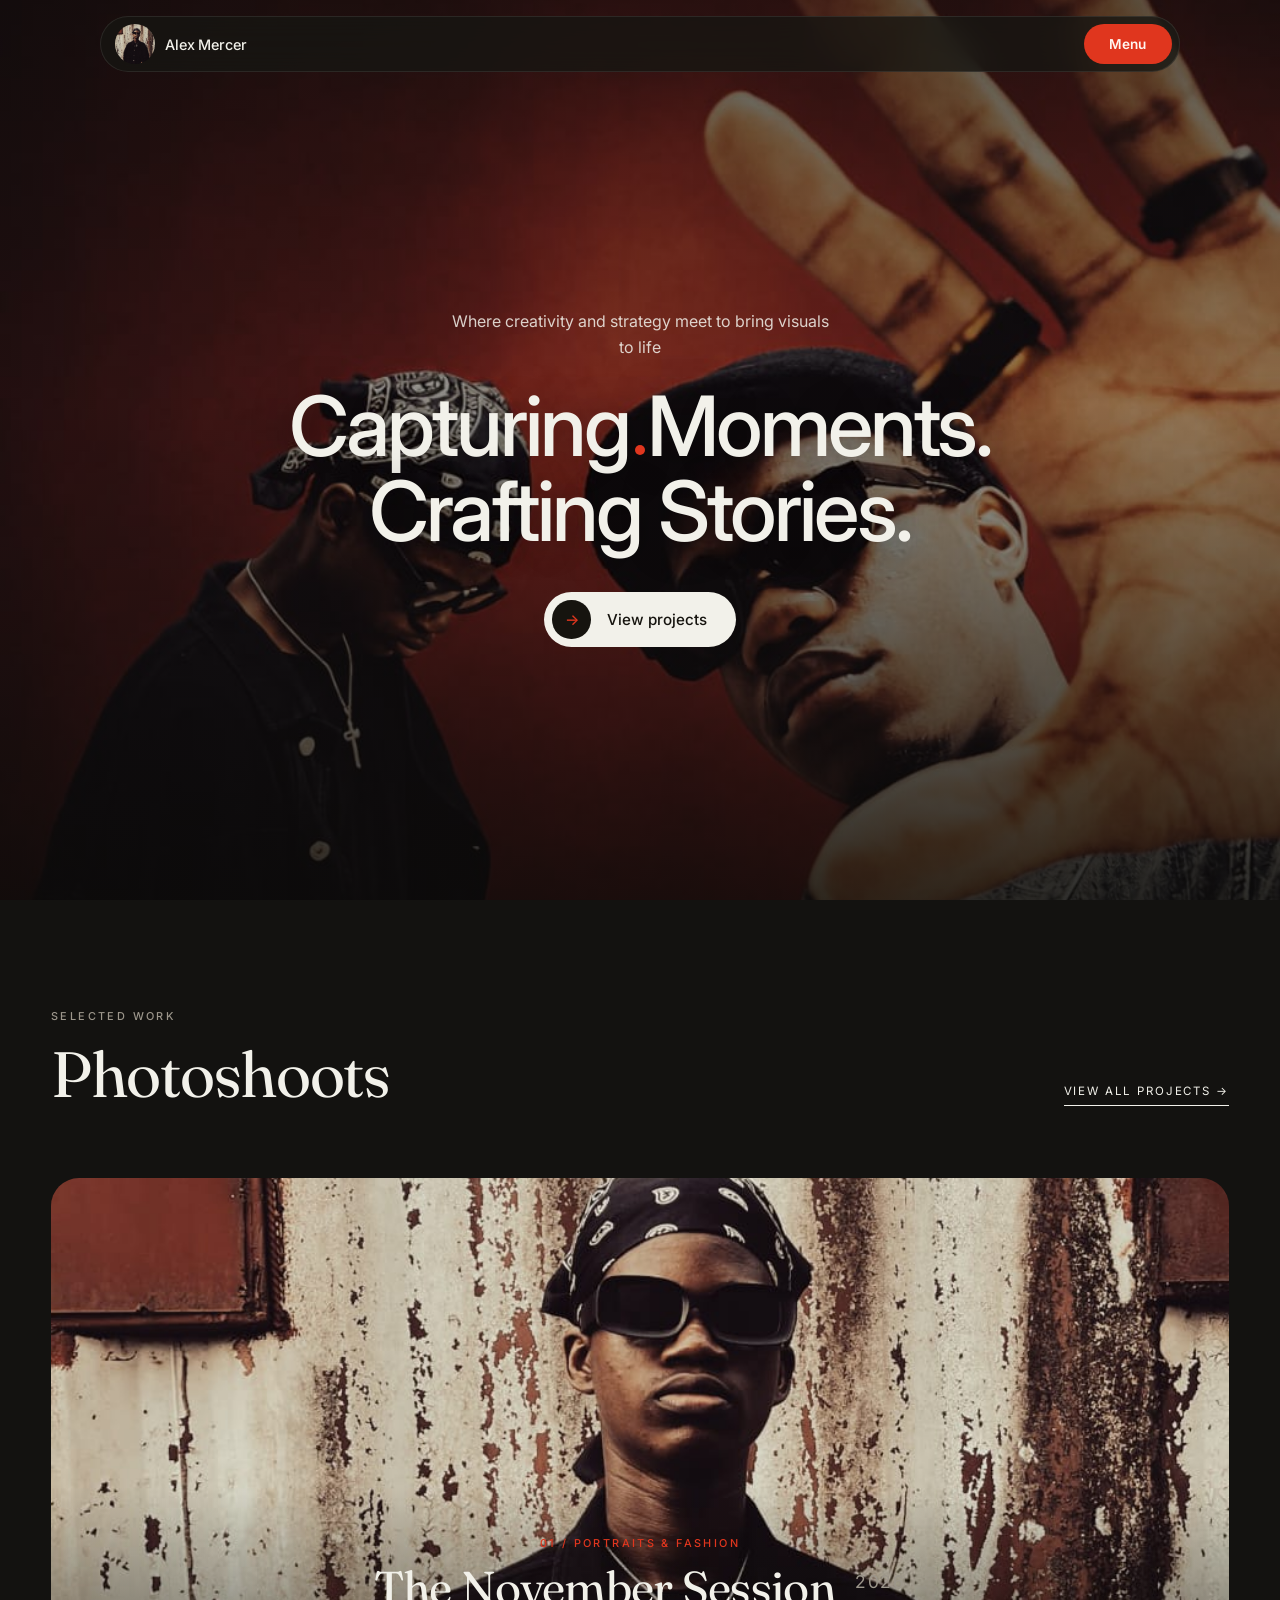
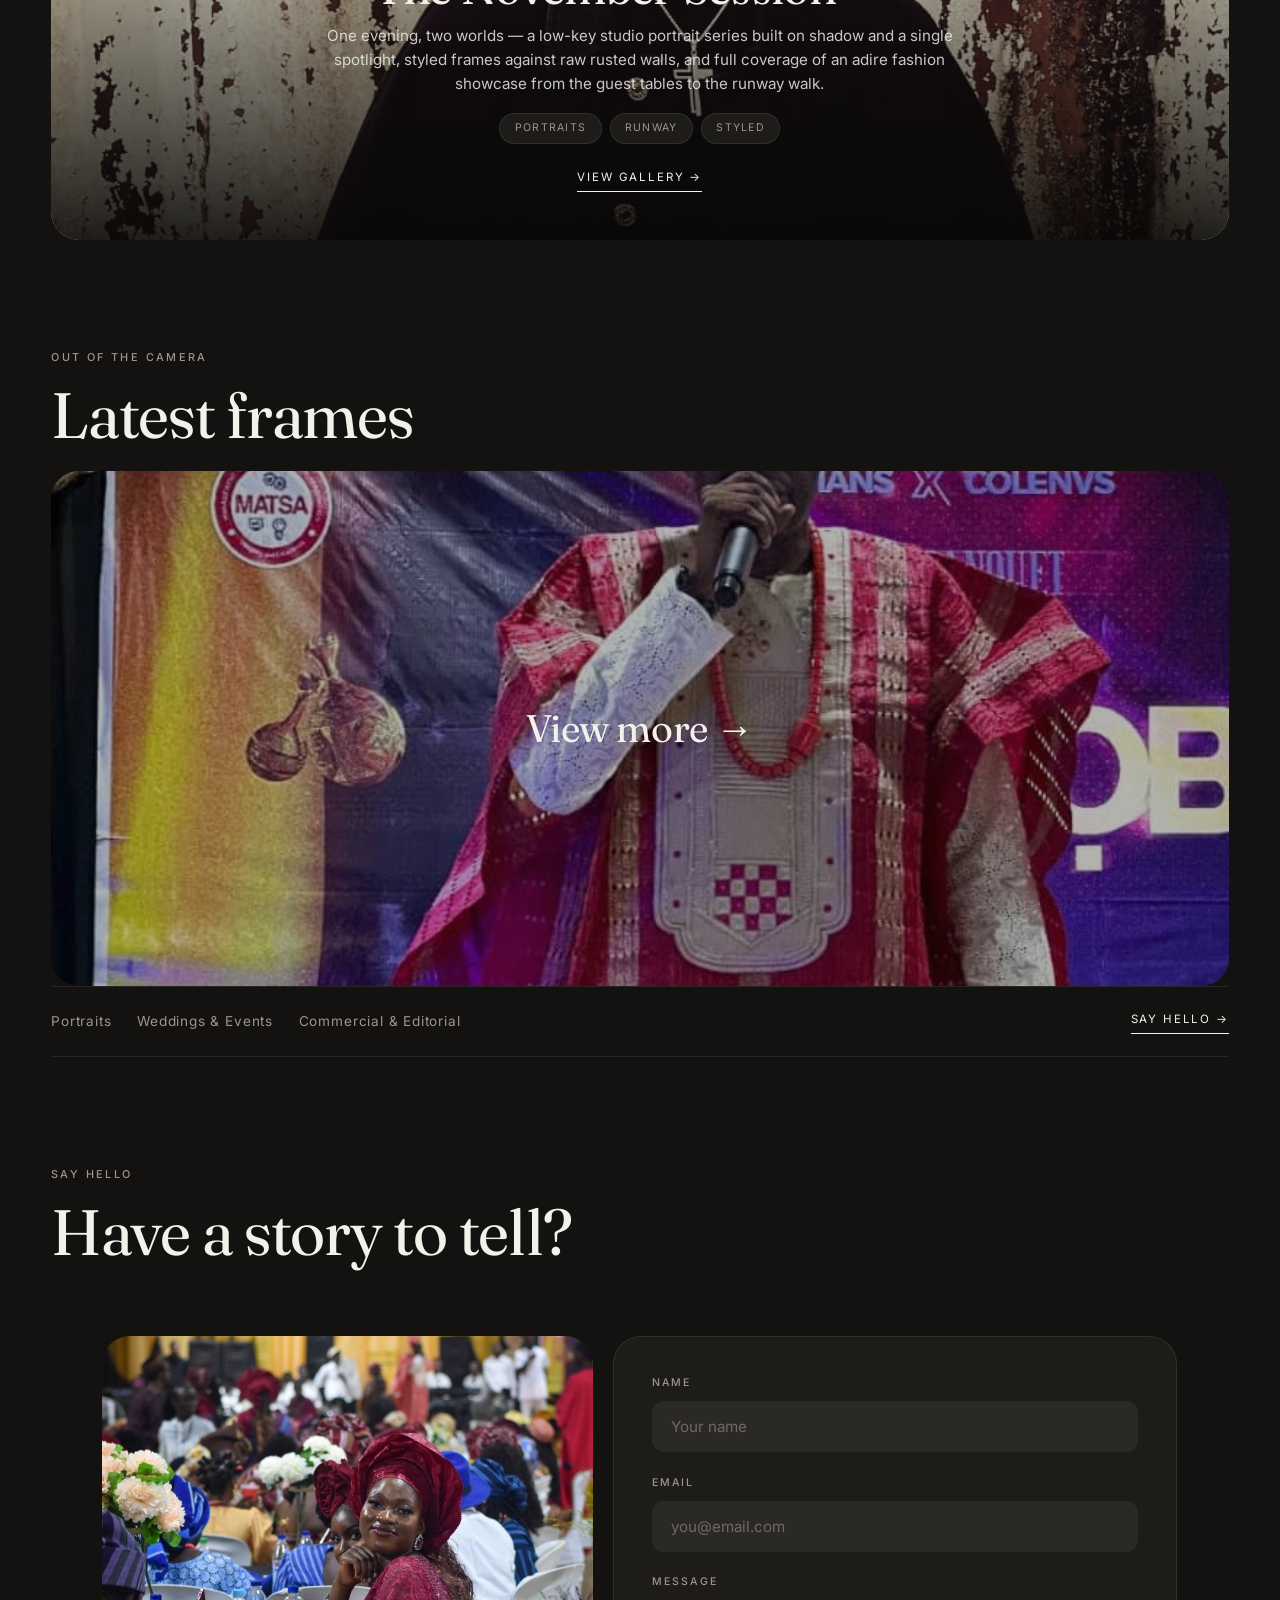
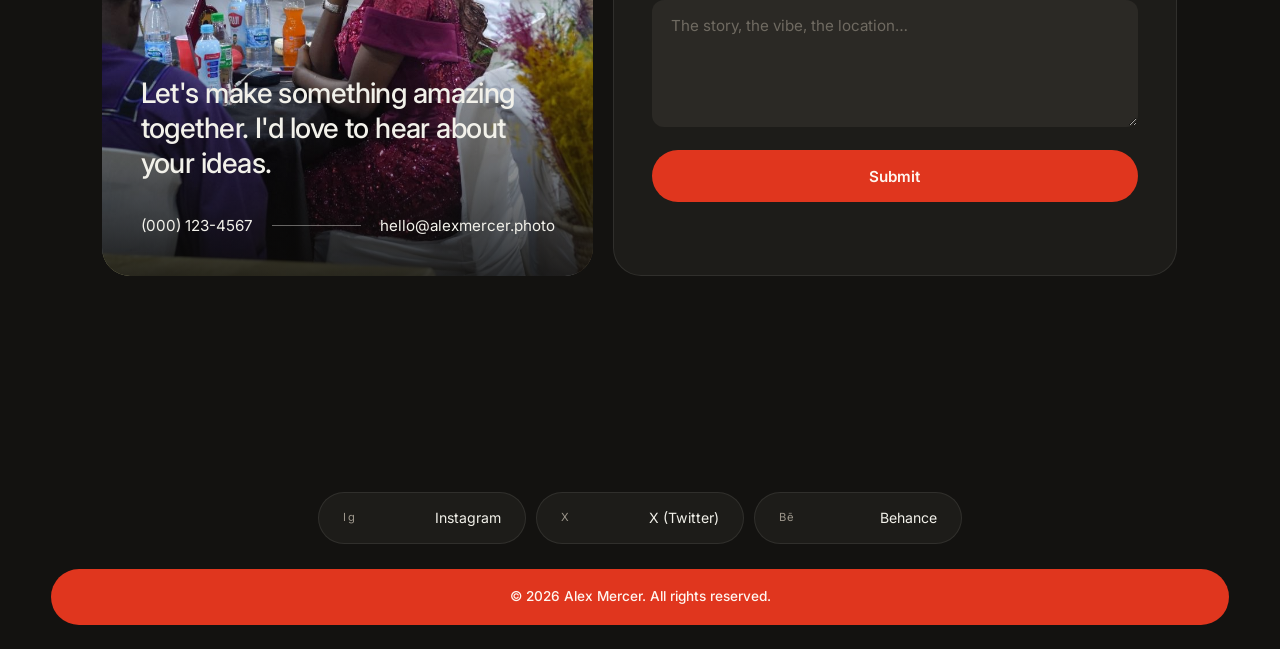
==== index.html @ 212f958e "Photographer portfolio — dark bento design, November session gallery, red accent, lazy loading + ske" ====
<!DOCTYPE html>
<html lang="en">
<head>
  <meta charset="UTF-8">
  <meta name="viewport" content="width=device-width, initial-scale=1.0">
  <title>Alex Mercer — Photographer</title>
  <meta name="description" content="Alex Mercer is a visual storyteller and photographer working across weddings, portraits, editorial and commercial assignments.">
  <link rel="preconnect" href="https://fonts.googleapis.com">
  <link rel="preconnect" href="https://fonts.gstatic.com" crossorigin>
  <link href="https://fonts.googleapis.com/css2?family=Fraunces:ital,opsz,wght@0,9..144,300..600;1,9..144,300..600&family=Inter:wght@400;500;600&display=swap" rel="stylesheet">
  <link rel="stylesheet" href="css/style.css">
  <link rel="icon" href="data:image/svg+xml,<svg xmlns='http://www.w3.org/2000/svg' viewBox='0 0 100 100'><circle cx='50' cy='50' r='42' fill='%23e0361e'/></svg>">
</head>
<body>

  <header class="nav">
    <a class="nav-id" href="index.html">
      <img src="images/photos/2026-11-24_012.jpg" alt="Alex Mercer" style="object-position:50% 18%">
      <span>Alex Mercer</span>
    </a>
    <nav class="menu">
      <ul>
        <li><a href="projects.html" aria-current="page"><span>01</span>Projects</a></li>
        <li><a href="gallery.html"><span>02</span>Gallery</a></li>
        <li><a href="about.html"><span>03</span>About</a></li>
        <li><a href="contact.html"><span>04</span>Contact</a></li>
      </ul>
    </nav>
    <button class="menu-btn">Menu</button>
  </header>

  <!-- ================= HERO (full-bleed) ================= -->
  <section class="hero">
    <img class="hero-bg" src="images/photos/2026-11-24_004.jpg" alt="Red backdrop portrait — the November session" loading="eager">
    <div class="hero-veil"></div>
    <div class="hero-copy">
      <p class="hero-tag">Where creativity and strategy meet to bring visuals to life</p>
      <h1 class="hero-title">Capturing Moments.<br>Crafting Stories.</h1>
      <a class="btn-main" href="projects.html"><span class="btn-ico">→</span><span>View projects</span></a>
    </div>
  </section>

  <!-- ================= FEATURED PROJECTS ================= -->
  <section class="section">
    <div class="section-head reveal">
      <div>
        <span class="eyebrow">Selected Work</span>
        <h2>Photoshoots</h2>
      </div>
      <a class="text-link" href="projects.html" style="margin-top:0">View all projects →</a>
    </div>

    <div class="feature" id="featured-rows">
      <!-- rendered from js/data.js -->
    </div>
  </section>

  <!-- ================= LATEST FRAMES (view more) ================= -->
  <div class="section-head reveal" style="padding: 0 var(--pad); margin-bottom: 1.5rem">
    <div>
      <span class="eyebrow">Out of the camera</span>
      <h2>Latest frames</h2>
    </div>
  </div>
  <a class="frames-card reveal-img" href="gallery.html" data-cursor="view">
    <img src="images/photos/2026-11-24_034.jpg" alt="Latest frames — view the full gallery" loading="lazy" style="object-position:50% 30%">
    <span class="frames-cta">View more →</span>
  </a>

  <!-- ================= SERVICES (slim strip) ================= -->
  <section class="strip">
    <p><span>Portraits</span><span>Weddings &amp; Events</span><span>Commercial &amp; Editorial</span></p>
    <a href="contact.html">Say hello →</a>
  </section>

  <!-- ================= CONTACT (bento) ================= -->
  <section class="section" id="contact" style="padding-bottom: clamp(2rem, 5vw, 3.5rem)">
    <div class="section-head reveal">
      <div>
        <span class="eyebrow">Say hello</span>
        <h2>Have a story to tell?</h2>
      </div>
    </div>
    <div class="bc-wrap reveal">
      <div class="bc-media">
        <img src="images/photos/2026-11-24_017.jpg" alt="Alex Mercer — event portrait" loading="lazy">
        <div class="bc-overlay">
          <h2>Let's make something amazing together. I'd love to hear about your ideas.</h2>
          <div class="bc-contacts">
            <a href="tel:+10001234567">(000) 123-4567</a>
            <span class="dash"></span>
            <a href="mailto:hello@alexmercer.photo">hello@alexmercer.photo</a>
          </div>
        </div>
      </div>
      <form class="bc-form" onsubmit="event.preventDefault(); this.querySelector('.bc-submit').textContent='Sent — talk soon! ✓';">
        <div class="fgroup">
          <label for="name">Name</label>
          <input id="name" name="name" type="text" placeholder="Your name" required>
        </div>
        <div class="fgroup">
          <label for="email">Email</label>
          <input id="email" name="email" type="email" placeholder="you@email.com" required>
        </div>
        <div class="fgroup">
          <label for="msg">Message</label>
          <textarea id="msg" name="msg" rows="5" placeholder="The story, the vibe, the location…"></textarea>
        </div>
        <button class="bc-submit" type="submit">Submit</button>
      </form>
    </div>
  </section>

  <!-- ================= FOOTER ================= -->
  <footer class="footer">
    <nav class="pill-list footer-socials">
      <a href="#"><span class="num">Ig</span><span>Instagram</span></a>
      <a href="#"><span class="num">X</span><span>X (Twitter)</span></a>
      <a href="#"><span class="num">Bē</span><span>Behance</span></a>
    </nav>
    <div class="accent-bar">© 2026 Alex Mercer. All rights reserved.</div>
  </footer>

  <script src="https://unpkg.com/lenis@1/dist/lenis.min.js"></script>
  <script src="js/data.js"></script>
  <script src="js/main.js"></script>
  <script>
    // featured project banner — full width, text centered at the bottom
    (function () {
      const rows = document.getElementById("featured-rows");
      rows.innerHTML = PROJECTS.slice(0, 3).map((p, i) => `
        <article class="reveal">
          <a class="banner" href="project.html?id=${p.id}" data-cursor="view">
            <img src="${p.cover}" alt="${p.title}" loading="lazy">
            <div class="banner-overlay">
              <span class="eyebrow">0${i + 1} / ${p.category}</span>
              <h3>${p.title} <sup>${p.year}</sup></h3>
              <p>${p.description}</p>
              <div class="tag-row">${p.tags.map((t) => `<span class="tag">${t}</span>`).join("")}</div>
              <span class="text-link">View gallery →</span>
            </div>
          </a>
        </article>`).join("");

      const io = new IntersectionObserver(
        (entries) => entries.forEach((e) => e.isIntersecting && e.target.classList.add("in")),
        { threshold: 0.12 }
      );
      rows.querySelectorAll(".reveal, .reveal-img").forEach((el) => io.observe(el));
      window.__imgFade && window.__imgFade(rows);
      window.__cursorBind && window.__cursorBind();
    })();
  </script>
</body>
</html>
---- css/style.css ----
/* ============================================================
   LENS × JUSTINLE — dark bento photographer portfolio
   ============================================================ */

:root {
  --bg: #131210;
  --bg-deep: #0b0a09;
  --card: #1d1c19;
  --card-2: #262420;
  --field: #2b2925;
  --line: rgba(242, 241, 234, 0.09);
  --ink: #f2f1ea;
  --muted: #9c968b;
  --accent: #e0361e;
  --accent-ink: #fff6f0;

  --font-display: "Fraunces", "Georgia", serif;
  --font-body: "Inter", "Helvetica Neue", sans-serif;

  --pad: clamp(1.25rem, 4vw, 4rem);
  --r: 22px;
  --r-lg: 28px;
  --ease: cubic-bezier(0.22, 1, 0.36, 1);
}

* { margin: 0; padding: 0; box-sizing: border-box; }

html { scroll-behavior: smooth; }

body {
  background: var(--bg);
  color: var(--ink);
  font-family: var(--font-body);
  font-size: 1rem;
  line-height: 1.6;
  -webkit-font-smoothing: antialiased;
  overflow-x: clip;
}

::selection { background: var(--accent); color: var(--accent-ink); }

img { display: block; max-width: 100%; }
a { color: inherit; text-decoration: none; }

/* ---------- typography ---------- */

.display {
  font-family: var(--font-display);
  font-weight: 400;
  font-variation-settings: "opsz" 144, "SOFT" 0, "WONK" 1;
  letter-spacing: -0.02em;
  line-height: 0.98;
}

.italic { font-style: italic; font-variation-settings: "opsz" 144, "SOFT" 0, "WONK" 1; }

.eyebrow {
  font-size: 0.68rem;
  text-transform: uppercase;
  letter-spacing: 0.22em;
  color: var(--muted);
  font-weight: 500;
}

.section { padding: clamp(3.5rem, 8vw, 6.5rem) var(--pad); }

.section-head {
  display: flex;
  align-items: flex-end;
  justify-content: space-between;
  gap: 2rem;
  margin-bottom: clamp(2.5rem, 6vw, 4.5rem);
}

.section-head h2 {
  font-family: var(--font-display);
  font-weight: 400;
  font-size: clamp(2.2rem, 5vw, 4.2rem);
  letter-spacing: -0.02em;
  line-height: 1;
  margin-top: 0.9rem;
}

/* ---------- shared card / frame ---------- */

.frame { overflow: hidden; border-radius: var(--r); position: relative; }
.frame img { width: 100%; height: 100%; object-fit: cover; display: block; }

[data-parallax] { will-change: transform; transform: scale(1.12); }

/* ---------- custom cursor ---------- */

.cursor {
  position: fixed;
  top: 0; left: 0;
  width: 10px; height: 10px;
  background: var(--accent);
  border-radius: 50%;
  pointer-events: none;
  z-index: 9999;
  transition: width 0.25s var(--ease), height 0.25s var(--ease), opacity 0.25s;
}

.cursor.-view { width: 84px; height: 84px; opacity: 0.95; }
.cursor.-link { width: 26px; height: 26px; }

.cursor-label {
  position: fixed;
  top: 0; left: 0;
  pointer-events: none;
  z-index: 9999;
  color: var(--accent-ink);
  font-size: 0.62rem;
  font-weight: 600;
  letter-spacing: 0.18em;
  text-transform: uppercase;
  opacity: 0;
  transition: opacity 0.2s;
}

.cursor.-view ~ .cursor-label { opacity: 1; }

@media (pointer: coarse) {
  .cursor, .cursor-label { display: none; }
}

/* ---------- floating pill nav ---------- */

.nav {
  position: fixed;
  top: 1rem;
  left: 50%;
  transform: translateX(-50%);
  width: min(96%, 1080px);
  z-index: 100;
  display: flex;
  justify-content: space-between;
  align-items: center;
  gap: 1rem;
  padding: 0.45rem 0.45rem 0.45rem 0.9rem;
  background: rgba(23, 22, 19, 0.78);
  backdrop-filter: blur(16px);
  -webkit-backdrop-filter: blur(16px);
  border: 1px solid var(--line);
  border-radius: 999px;
}

.nav-id { display: flex; align-items: center; gap: 0.6rem; }
.nav-id img { width: 40px; height: 40px; border-radius: 50%; object-fit: cover; }
.nav-id span { font-weight: 500; font-size: 0.9rem; letter-spacing: -0.01em; white-space: nowrap; }

.menu-btn {
  background: var(--accent);
  color: var(--accent-ink);
  border: none;
  border-radius: 999px;
  padding: 0.75rem 1.6rem;
  font-family: var(--font-body);
  font-size: 0.85rem;
  font-weight: 600;
  cursor: pointer;
  transition: transform 0.3s var(--ease), filter 0.3s;
}

.menu-btn:hover { filter: brightness(1.06); transform: scale(1.04); }

/* menu overlay — reparented to <body> by JS (fixed positioning inside
   the nav is contained by its backdrop-filter and would be clipped) */
.site-menu {
  position: fixed;
  inset: 0;
  z-index: 99;
  background: rgba(11, 10, 9, 0.5);
  backdrop-filter: blur(28px) saturate(0.85);
  -webkit-backdrop-filter: blur(28px) saturate(0.85);
  display: grid;
  place-items: center;
  opacity: 0;
  visibility: hidden;
  transition: opacity 0.4s var(--ease), visibility 0.4s;
}

.site-menu.open { opacity: 1; visibility: visible; }

.site-menu ul { list-style: none; text-align: center; display: grid; gap: 0.8rem; }

.site-menu a {
  font-family: var(--font-display);
  font-size: clamp(2.2rem, 6vw, 4.2rem);
  letter-spacing: -0.02em;
  transition: color 0.3s;
  display: inline-block;
}

.site-menu a span {
  font-family: var(--font-body);
  font-size: 0.65rem;
  letter-spacing: 0.2em;
  color: var(--muted);
  vertical-align: super;
  margin-right: 0.8rem;
}

.site-menu a:hover, .site-menu a[aria-current="page"] { color: var(--accent); font-style: italic; }

/* ---------- buttons ---------- */

.btn-main {
  display: inline-flex;
  align-items: center;
  gap: 1rem;
  background: var(--ink);
  color: #16140f; /* dark text on the light pill — 4.5:1+ */
  border-radius: 999px;
  padding: 0.5rem 1.8rem 0.5rem 0.5rem;
  font-weight: 500;
  font-size: 0.95rem;
  transition: transform 0.35s var(--ease);
}

.btn-main:hover { transform: scale(1.04); }

.btn-main .btn-ico {
  width: 2.4rem; height: 2.4rem;
  border-radius: 50%;
  background: #16140f;
  color: var(--accent);
  display: grid;
  place-items: center;
  transition: transform 0.35s var(--ease);
}

.btn-main:hover .btn-ico { transform: rotate(-45deg); }

/* ---------- hero (Lens-style bento) ---------- */

/* ---------- hero (full-bleed image header) ---------- */

.hero {
  position: relative;
  min-height: 100svh;
  display: grid;
  place-items: center;
  padding: 6.5rem var(--pad) 3rem;
  overflow: hidden;
}

.hero-bg {
  position: absolute;
  inset: 0;
  width: 100%;
  height: 100%;
  object-fit: cover;
  object-position: 50% 30%;
}

.hero-veil {
  position: absolute;
  inset: 0;
  background: linear-gradient(180deg, rgba(11, 10, 9, 0.6), rgba(11, 10, 9, 0.32) 45%, rgba(11, 10, 9, 0.82));
}

.hero-copy { position: relative; z-index: 1; text-align: center; }

.hero-tag { color: rgba(242, 241, 234, 0.85); max-width: 24rem; margin: 0 auto 1.4rem; }

.hero-title {
  font-family: var(--font-body);
  font-weight: 500;
  font-size: clamp(2.8rem, 6.5vw, 6.4rem);
  line-height: 1.03;
  letter-spacing: -0.035em;
  text-shadow: 0 2px 40px rgba(8, 7, 6, 0.45);
}

.hero-copy .btn-main { margin-top: 2.4rem; }

@media (max-width: 880px) {
  .hero { padding-top: 6.5rem; }
}

/* ---------- reveal animations ---------- */

.reveal {
  opacity: 0;
  transform: translateY(28px);
  filter: blur(8px);
  transition: opacity 0.9s var(--ease), transform 0.9s var(--ease), filter 0.9s var(--ease);
}

.reveal.in { opacity: 1; transform: none; filter: none; }

.reveal-img {
  opacity: 0;
  transform: scale(0.96) translateY(24px);
  transition: opacity 1s var(--ease), transform 1.1s var(--ease);
}

.reveal-img.in { opacity: 1; transform: none; }

/* ---------- featured banner (full-width, text center-bottom) ---------- */

.feature { display: grid; gap: clamp(2.5rem, 6vw, 5rem); }

.banner {
  position: relative;
  display: block;
  width: 100%;
  aspect-ratio: 16 / 9;
  border-radius: var(--r-lg);
  overflow: hidden;
}

.banner img { position: absolute; inset: 0; width: 100%; height: 100%; object-fit: cover; object-position: 50% 22%; opacity: 0; transition: opacity 0.6s var(--ease); }
.banner.loaded img { opacity: 1; }
.banner::before, .frames-card::before {
  content: "";
  position: absolute;
  inset: 0;
  background: linear-gradient(110deg, var(--card) 35%, var(--card-2) 50%, var(--card) 65%);
  background-size: 200% 100%;
  animation: shimmer 1.5s linear infinite;
}
.banner.loaded::before, .frames-card.loaded::before { content: none; }

@keyframes shimmer { to { background-position: -200% 0; } }

.banner-overlay {
  position: absolute;
  inset: auto 0 0 0;
  padding: clamp(1.6rem, 4vw, 3rem);
  background: linear-gradient(transparent, rgba(8, 7, 6, 0.88));
  text-align: center;
  display: grid;
  justify-items: center;
  gap: 0.7rem;
}

.banner-overlay .eyebrow { color: var(--accent); }

.banner-overlay h3 {
  font-family: var(--font-display);
  font-weight: 400;
  font-size: clamp(1.9rem, 3.6vw, 3.2rem);
  letter-spacing: -0.015em;
  line-height: 1.05;
}

.banner-overlay h3 sup {
  font-size: 0.38em;
  font-family: var(--font-body);
  color: var(--muted);
  letter-spacing: 0.1em;
  margin-left: 0.6em;
}

.banner-overlay p { color: rgba(242, 241, 234, 0.82); max-width: 40rem; font-size: 0.95rem; }

.banner-overlay .tag-row { justify-content: center; margin-top: 0.3rem; }

.banner-overlay .text-link { margin-top: 0.8rem; border-color: var(--ink); }

.tag-row { display: flex; flex-wrap: wrap; gap: 0.5rem; margin-top: 1.4rem; }

.tag {
  font-size: 0.66rem;
  letter-spacing: 0.12em;
  text-transform: uppercase;
  padding: 0.4rem 0.9rem;
  border: 1px solid var(--line);
  border-radius: 100px;
  color: var(--muted);
  background: var(--card);
}

.text-link {
  display: inline-flex;
  align-items: center;
  gap: 0.5rem;
  font-size: 0.72rem;
  letter-spacing: 0.16em;
  text-transform: uppercase;
  margin-top: 1.6rem;
  border-bottom: 1px solid var(--ink);
  padding-bottom: 0.3rem;
  transition: color 0.25s, border-color 0.25s;
}

.text-link:hover { color: var(--accent); border-color: var(--accent); }

@media (max-width: 860px) {
  .feature-row, .feature-row:nth-child(even) { grid-template-columns: 1fr; }
  .feature-row:nth-child(even) .feature-media { order: 0; }
}

/* ---------- services (slim strip) ---------- */

.strip {
  display: flex;
  justify-content: space-between;
  align-items: center;
  flex-wrap: wrap;
  gap: 1.2rem;
  margin: 0 var(--pad);
  padding: 1.4rem 0;
  border-top: 1px solid var(--line);
  border-bottom: 1px solid var(--line);
}

.strip p { display: flex; flex-wrap: wrap; gap: 1.6rem; color: var(--muted); font-size: 0.85rem; letter-spacing: 0.06em; }

.strip a {
  font-size: 0.72rem;
  letter-spacing: 0.16em;
  text-transform: uppercase;
  border-bottom: 1px solid var(--ink);
  padding-bottom: 0.3rem;
  transition: color 0.25s, border-color 0.25s;
}

.strip a:hover { color: var(--accent); border-color: var(--accent); }

/* ---------- latest frames (single "view more" card) ---------- */

.frames-card {
  display: block;
  position: relative;
  margin: 0 var(--pad);
  border-radius: var(--r-lg);
  overflow: hidden;
  aspect-ratio: 16 / 7;
}

.frames-card img {
  position: absolute;
  inset: 0;
  width: 100%;
  height: 100%;
  object-fit: cover;
  opacity: 0;
  transition: opacity 0.6s var(--ease), transform 1s var(--ease);
}

.frames-card.loaded img { opacity: 1; }
.frames-card:hover img { transform: scale(1.04); }

.frames-cta {
  position: absolute;
  inset: 0;
  display: grid;
  place-items: center;
  font-family: var(--font-display);
  font-weight: 400;
  font-size: clamp(1.6rem, 3vw, 2.6rem);
  letter-spacing: -0.01em;
  color: var(--ink);
  background: rgba(8, 7, 6, 0.3);
  transition: background 0.35s, letter-spacing 0.5s var(--ease);
}

.frames-card:hover .frames-cta { background: rgba(8, 7, 6, 0.14); letter-spacing: 0.02em; }

@keyframes scroll { to { transform: translateX(-50%); } }

/* ---------- footer ---------- */

.footer { padding: clamp(3rem, 7vw, 5rem) var(--pad) 1.5rem; }

.footer .pill-list {
  display: flex;
  justify-content: center;
  flex-wrap: wrap;
  gap: 0.6rem;
  margin-bottom: 1.6rem;
}

.footer .pill-list a { min-width: 13rem; }

.pill-list { display: grid; gap: 0.6rem; }

.pill-list a {
  display: flex;
  justify-content: space-between;
  align-items: center;
  background: var(--card);
  border: 1px solid var(--line);
  border-radius: 999px;
  padding: 0.85rem 1.5rem;
  font-size: 0.88rem;
  transition: background 0.3s, border-color 0.3s, transform 0.35s var(--ease);
}

.pill-list a:hover { background: var(--card-2); border-color: rgba(224, 54, 30, 0.3); transform: translateX(4px); }

.pill-list a .num { color: var(--muted); font-size: 0.7rem; letter-spacing: 0.14em; }

.accent-bar {
  background: var(--accent);
  color: var(--accent-ink);
  border-radius: 999px;
  padding: 1.05rem;
  text-align: center;
  font-size: 0.85rem;
  font-weight: 500;
}

@media (max-width: 860px) { .footer .pill-list a { min-width: 10rem; } }

/* ---------- page head ---------- */

.page-head { padding: clamp(7rem, 15vh, 10rem) var(--pad) clamp(2rem, 5vw, 4rem); }

.page-head h1 {
  font-family: var(--font-display);
  font-weight: 400;
  font-size: clamp(3rem, 9vw, 8rem);
  line-height: 0.98;
  letter-spacing: -0.02em;
  text-transform: uppercase;
  margin-top: 0.8rem;
}

.page-head h1 .italic { text-transform: none; }

.page-head p { color: var(--muted); max-width: 30rem; margin-top: 1.5rem; }

/* ---------- projects index (bento rows) ---------- */

.proj-list { padding: 0 var(--pad) clamp(4rem, 9vw, 7rem); display: grid; gap: 0.8rem; }

.proj-row {
  display: grid;
  grid-template-columns: 3rem 1fr auto auto;
  align-items: center;
  gap: 2rem;
  padding: 1.3rem 1.6rem;
  background: var(--card);
  border: 1px solid var(--line);
  border-radius: var(--r);
  transition: background 0.3s, border-color 0.3s, transform 0.35s var(--ease);
}

.proj-row:hover { background: var(--card-2); border-color: rgba(224, 54, 30, 0.25); transform: translateX(6px); }

.proj-row .idx { color: var(--muted); font-size: 0.75rem; font-variant-numeric: tabular-nums; }

.proj-row h3 {
  font-family: var(--font-display);
  font-weight: 400;
  font-size: clamp(1.3rem, 2.6vw, 2rem);
  letter-spacing: -0.015em;
  transition: color 0.3s;
}

.proj-row:hover h3 { color: var(--accent); }

.proj-row .cat, .proj-row .year { color: var(--muted); font-size: 0.74rem; letter-spacing: 0.12em; text-transform: uppercase; }

.proj-preview {
  position: fixed;
  z-index: 50;
  width: 20rem;
  aspect-ratio: 4 / 5;
  object-fit: cover;
  border-radius: var(--r);
  pointer-events: none;
  opacity: 0;
  transform: scale(0.92) rotate(-3deg);
  transition: opacity 0.35s var(--ease), transform 0.45s var(--ease);
}

.proj-preview.show { opacity: 1; transform: scale(1) rotate(-2deg); }

@media (hover: none) { .proj-preview { display: none; } }

@media (max-width: 720px) {
  .proj-row { grid-template-columns: 2rem 1fr; }
  .proj-row .cat { display: none; }
  .proj-row .year { grid-column: 2; }
}

/* ---------- project detail ---------- */

.pd-head { padding: clamp(7rem, 15vh, 10rem) var(--pad) 3rem; }
.pd-head .eyebrow { display: block; margin-bottom: 1.2rem; }

.pd-head h1 {
  font-family: var(--font-display);
  font-weight: 400;
  font-size: clamp(2.6rem, 7.5vw, 6.5rem);
  line-height: 0.98;
  letter-spacing: -0.02em;
  max-width: 16ch;
}

.pd-meta {
  display: flex;
  flex-wrap: wrap;
  gap: 3rem;
  margin-top: 2.5rem;
  padding-top: 1.5rem;
  border-top: 1px solid var(--line);
}

.pd-meta .eyebrow { display: block; margin-bottom: 0.4rem; }
.pd-meta div > *:last-child { font-size: 0.95rem; }

.pd-gallery {
  padding: 0 var(--pad) clamp(4rem, 9vw, 7rem);
  display: flex;
  flex-direction: column;
  gap: clamp(1rem, 2.5vw, 2rem);
}

.pd-gallery img { width: 100%; border-radius: var(--r); cursor: pointer; }
.pd-gallery .portrait { max-width: 44rem; margin: 0 auto; }

.pd-nav {
  display: flex;
  justify-content: space-between;
  align-items: center;
  gap: 1.5rem;
  margin: 0 var(--pad) 4rem;
  padding: 2rem 2.4rem;
  background: var(--card);
  border: 1px solid var(--line);
  border-radius: var(--r-lg);
}

.pd-nav a { font-family: var(--font-display); font-size: clamp(1.1rem, 2.2vw, 1.6rem); transition: color 0.3s; }
.pd-nav a:hover { color: var(--accent); }

/* ---------- gallery (full-height uncropped masonry) ---------- */

.bento-grid {
  columns: 3;
  column-gap: 1rem;
  padding: 0 var(--pad) clamp(4rem, 9vw, 7rem);
}

.bento-grid figure {
  position: relative;
  overflow: hidden;
  border-radius: var(--r);
  cursor: pointer;
  margin-bottom: 1rem;
  break-inside: avoid;
  background: var(--card);
}

/* skeleton shimmer while the photo loads */
.bento-grid figure::before {
  content: "";
  position: absolute;
  inset: 0;
  background: linear-gradient(110deg, var(--card) 35%, var(--card-2) 50%, var(--card) 65%);
  background-size: 200% 100%;
  animation: shimmer 1.5s linear infinite;
}

.bento-grid figure.loaded::before { content: none; }

.bento-grid img {
  position: absolute;
  inset: 0;
  width: 100%;
  height: 100%;
  object-fit: cover;
  opacity: 0;
  transition: opacity 0.6s var(--ease), transform 0.8s var(--ease);
}

.bento-grid figure.loaded img { opacity: 1; }
.bento-grid figure:hover img { transform: scale(1.03); }

.bento-grid figcaption {
  position: absolute;
  left: 0.8rem; bottom: 0.8rem;
  z-index: 2;
  padding: 0.35rem 0.9rem;
  background: rgba(11, 10, 9, 0.7);
  backdrop-filter: blur(8px);
  border: 1px solid rgba(242, 241, 234, 0.12);
  border-radius: 100px;
  color: var(--ink);
  font-size: 0.62rem;
  letter-spacing: 0.14em;
  text-transform: uppercase;
  opacity: 0;
  transform: translateY(6px);
  transition: opacity 0.3s, transform 0.3s;
}

.bento-grid figure:hover figcaption { opacity: 1; transform: none; }

@media (max-width: 960px) { .bento-grid { columns: 2; } }
@media (max-width: 560px) { .bento-grid { columns: 1; } }

/* ---------- lightbox ---------- */

.lightbox {
  position: fixed;
  inset: 0;
  z-index: 200;
  background: rgba(8, 7, 6, 0.95);
  display: grid;
  place-items: center;
  opacity: 0;
  visibility: hidden;
  transition: opacity 0.35s var(--ease);
}

.lightbox.open { opacity: 1; visibility: visible; }

.lightbox img {
  max-width: 88vw;
  max-height: 82vh;
  object-fit: contain;
  border-radius: 12px;
  transform: scale(0.96);
  transition: transform 0.4s var(--ease);
}

.lightbox.open img { transform: scale(1); }

.lightbox .btn {
  position: absolute;
  background: rgba(29, 28, 25, 0.8);
  border: 1px solid var(--line);
  color: var(--ink);
  cursor: pointer;
  font-size: 1.2rem;
  padding: 0.9rem 1.1rem;
  border-radius: 100px;
  transition: background 0.25s, color 0.25s;
}

.lightbox .btn:hover { background: var(--accent); color: var(--accent-ink); }
.lightbox .close { top: 1.2rem; right: 1.2rem; }
.lightbox .prev { left: 1.2rem; top: 50%; transform: translateY(-50%); }
.lightbox .next { right: 1.2rem; top: 50%; transform: translateY(-50%); }

.lightbox .counter {
  position: absolute;
  bottom: 1.4rem;
  left: 50%;
  transform: translateX(-50%);
  color: var(--muted);
  font-size: 0.7rem;
  letter-spacing: 0.2em;
}

/* ---------- about ---------- */

.about-grid {
  display: grid;
  grid-template-columns: 1fr 1.1fr;
  gap: clamp(2rem, 5vw, 5rem);
  align-items: start;
}

.portrait-img { border-radius: var(--r-lg); }
.portrait-img img { aspect-ratio: 4 / 5; }

.about-copy h1 {
  font-family: var(--font-body);
  font-weight: 500;
  font-size: clamp(2.2rem, 5vw, 4.2rem);
  line-height: 1.05;
  letter-spacing: -0.03em;
  margin: 0.8rem 0 2rem;
}

.about-copy h1 em { font-style: normal; color: var(--accent); font-family: var(--font-display); font-weight: 400; }

.about-copy .lede { font-size: clamp(1.05rem, 1.8vw, 1.3rem); line-height: 1.5; max-width: 34rem; }
.about-copy .body { color: var(--muted); max-width: 34rem; margin-top: 1.4rem; }

.capability-list { list-style: none; margin-top: 3rem; display: grid; gap: 0.6rem; }

.capability-list li {
  display: flex;
  justify-content: space-between;
  align-items: center;
  padding: 1rem 1.5rem;
  background: var(--card);
  border: 1px solid var(--line);
  border-radius: 100px;
  font-size: 0.88rem;
}

.capability-list li span:last-child { color: var(--muted); font-size: 0.7rem; letter-spacing: 0.12em; text-transform: uppercase; }

@media (max-width: 860px) { .about-grid { grid-template-columns: 1fr; } }

/* ---------- contact (bento) ---------- */

.bc-wrap {
  display: grid;
  grid-template-columns: 1fr 1.15fr;
  gap: 1.2rem;
  padding: 0 var(--pad) clamp(3rem, 7vw, 5rem);
}

.bc-media {
  position: relative;
  aspect-ratio: 4 / 4.4;
  border-radius: var(--r-lg);
  overflow: hidden;
}

.bc-media img { position: absolute; inset: 0; width: 100%; height: 100%; object-fit: cover; }

.bc-overlay {
  position: absolute;
  inset: auto 0 0 0;
  padding: clamp(1.5rem, 3vw, 2.4rem);
  background: linear-gradient(transparent, rgba(8, 7, 6, 0.82));
  display: grid;
  gap: 2rem;
}

.bc-overlay h2 {
  font-family: var(--font-body);
  font-weight: 500;
  font-size: clamp(1.3rem, 2.2vw, 1.9rem);
  line-height: 1.25;
  letter-spacing: -0.02em;
}

.bc-contacts { display: flex; align-items: center; gap: 1.2rem; font-size: 0.95rem; }
.bc-contacts .dash { flex: 1; height: 1px; background: rgba(242, 241, 234, 0.4); }
.bc-contacts a:hover { color: var(--accent); }

.bc-form {
  background: var(--card);
  border: 1px solid var(--line);
  border-radius: var(--r-lg);
  padding: clamp(1.6rem, 3vw, 2.6rem);
  display: grid;
  gap: 1.4rem;
  align-content: start;
}

.bc-form label { font-size: 0.66rem; letter-spacing: 0.2em; text-transform: uppercase; color: var(--muted); font-weight: 500; }
.bc-form .fgroup { display: grid; gap: 0.55rem; }

.bc-form input, .bc-form textarea {
  background: var(--field);
  border: 1px solid transparent;
  border-radius: 12px;
  padding: 0.95rem 1.15rem;
  font-family: var(--font-body);
  font-size: 0.95rem;
  color: var(--ink);
  outline: none;
  resize: vertical;
  transition: border-color 0.3s, background 0.3s;
}

.bc-form input:focus, .bc-form textarea:focus { border-color: var(--accent); background: #32302b; }
.bc-form ::placeholder { color: #6f6a61; }

.bc-form .bc-submit {
  background: var(--accent);
  color: var(--accent-ink);
  border: none;
  border-radius: 999px;
  padding: 1.05rem;
  font-family: var(--font-body);
  font-size: 0.95rem;
  font-weight: 600;
  cursor: pointer;
  transition: filter 0.3s, transform 0.3s var(--ease);
}

.bc-form .bc-submit:hover { filter: brightness(1.07); transform: scale(1.01); }

.contact-info-cards { display: grid; gap: 0.6rem; margin-top: 0.5rem; }
.contact-info-cards a { display: flex; justify-content: space-between; background: var(--card); border: 1px solid var(--line); border-radius: 999px; padding: 0.85rem 1.5rem; font-size: 0.88rem; }
.contact-info-cards a span:last-child { color: var(--muted); }

@media (max-width: 860px) { .bc-wrap { grid-template-columns: 1fr; } .bc-media { aspect-ratio: 4 / 3.4; } }

/* ---------- motion / video cards ---------- */

.video-grid { display: grid; grid-template-columns: repeat(2, 1fr); gap: 1.2rem; padding: 0 var(--pad); }

.video-card { position: relative; border-radius: var(--r); overflow: hidden; background: var(--card); }
.video-card:first-child { grid-column: 1 / -1; }

.video-card video {
  display: block;
  width: 100%;
  aspect-ratio: 16 / 9;
  object-fit: cover;
  background: #000;
}

.video-card figcaption {
  position: absolute;
  left: 0.8rem; bottom: 0.8rem;
  padding: 0.35rem 0.9rem;
  background: rgba(11, 10, 9, 0.7);
  backdrop-filter: blur(8px);
  border: 1px solid rgba(242, 241, 234, 0.12);
  border-radius: 100px;
  color: var(--ink);
  font-size: 0.62rem;
  letter-spacing: 0.14em;
  text-transform: uppercase;
}

@media (max-width: 720px) { .video-grid { grid-template-columns: 1fr; } }

/* ---------- page wipe transition ---------- */

.wipe {
  position: fixed;
  inset: 0;
  z-index: 1000;
  background: var(--bg-deep);
  pointer-events: none;
  transform: translateY(0);
  transition: transform 0.65s cubic-bezier(0.76, 0, 0.24, 1);
  will-change: transform;
}

.wipe.exit { transform: translateY(-101%); }

/* content dim + blur while the menu overlay is open — applied to the page
   sections themselves so it works even without backdrop-filter support
   (e.g. Firefox/WebRender on some Linux GPU setups) */
.menu-dim {
  filter: blur(22px) brightness(0.5) saturate(0.85);
  transition: filter 0.5s var(--ease);
}

/* ---------- misc ---------- */

.reveal { will-change: opacity, transform; }

/* ---------- a11y: focus, cursor, reduced motion ---------- */

a, button { cursor: pointer; }

:focus-visible {
  outline: 2px solid var(--accent);
  outline-offset: 3px;
  border-radius: 4px;
}

@media (prefers-reduced-motion: reduce) {
  html { scroll-behavior: auto; }
  *, *::before, *::after {
    animation-duration: 0.01ms !important;
    animation-iteration-count: 1 !important;
    transition-duration: 0.01ms !important;
  }
  .reveal, .reveal-img { opacity: 1; transform: none; filter: none; }
}
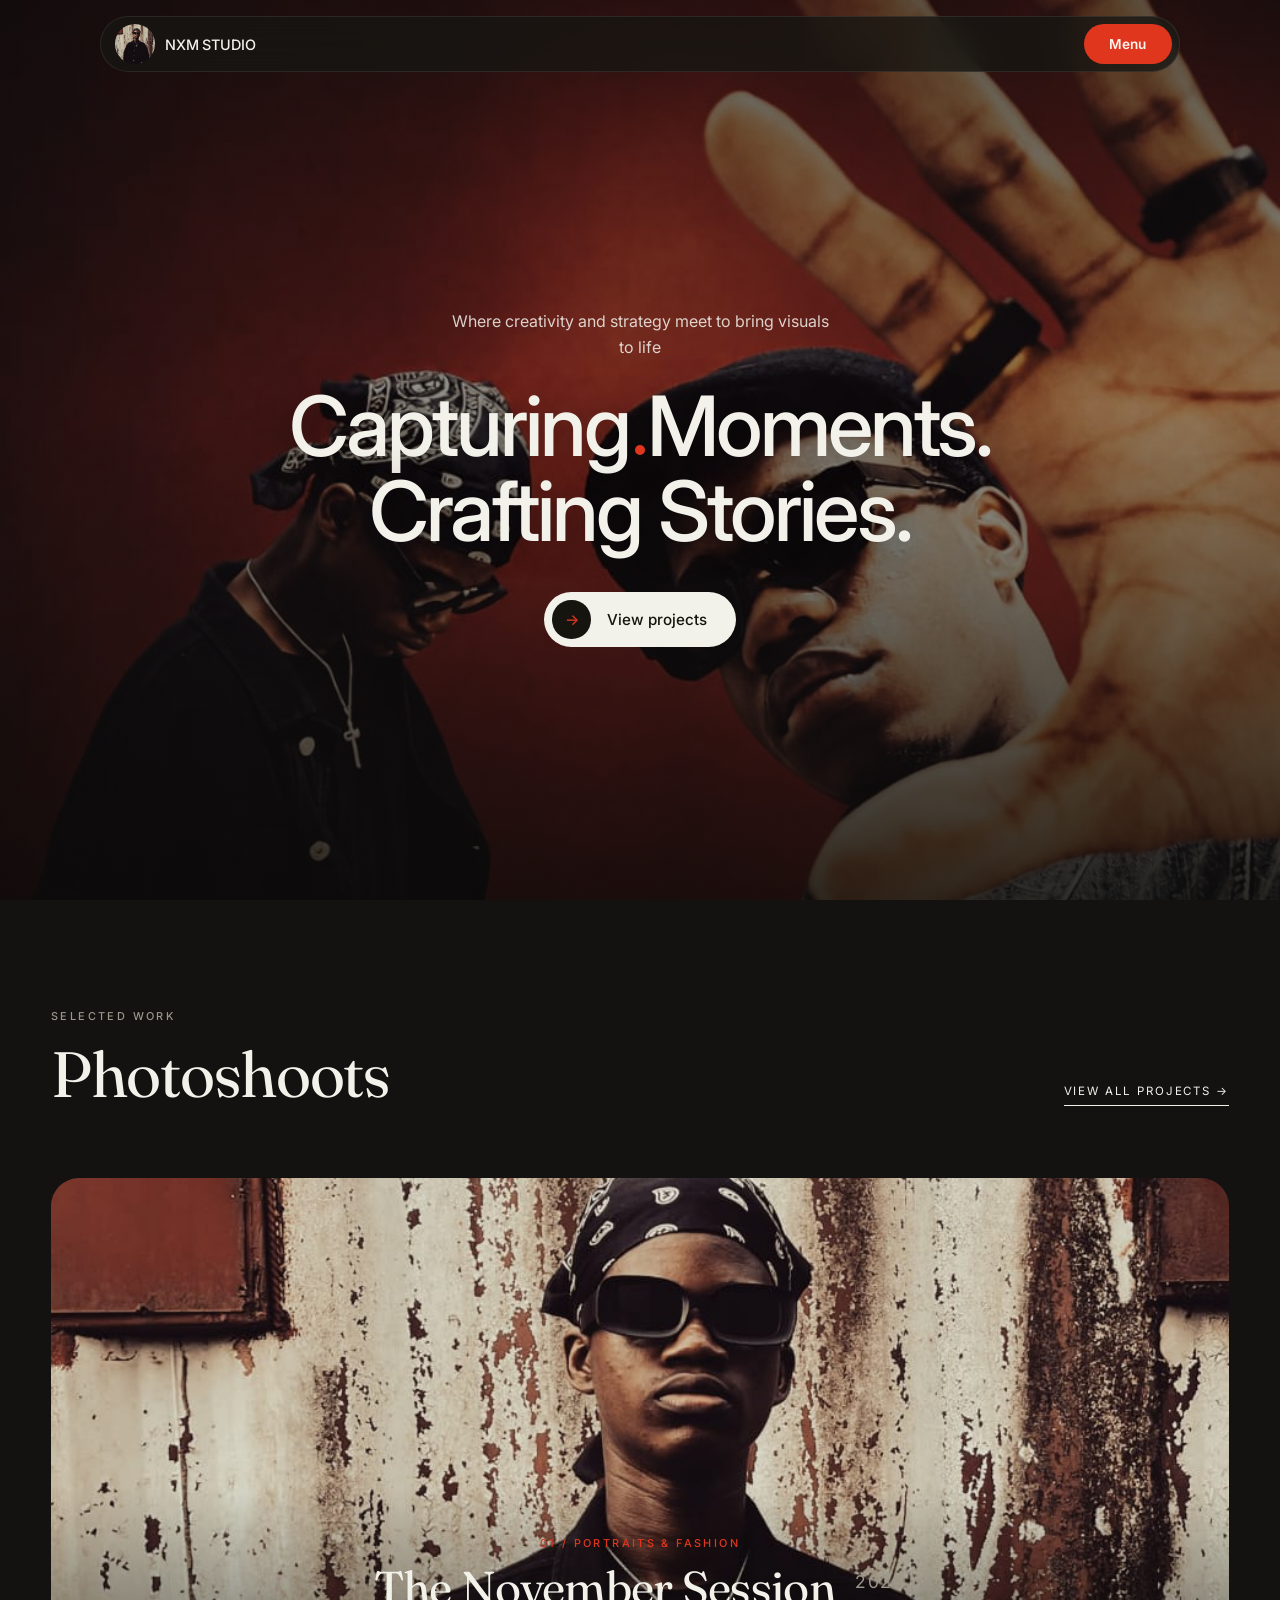
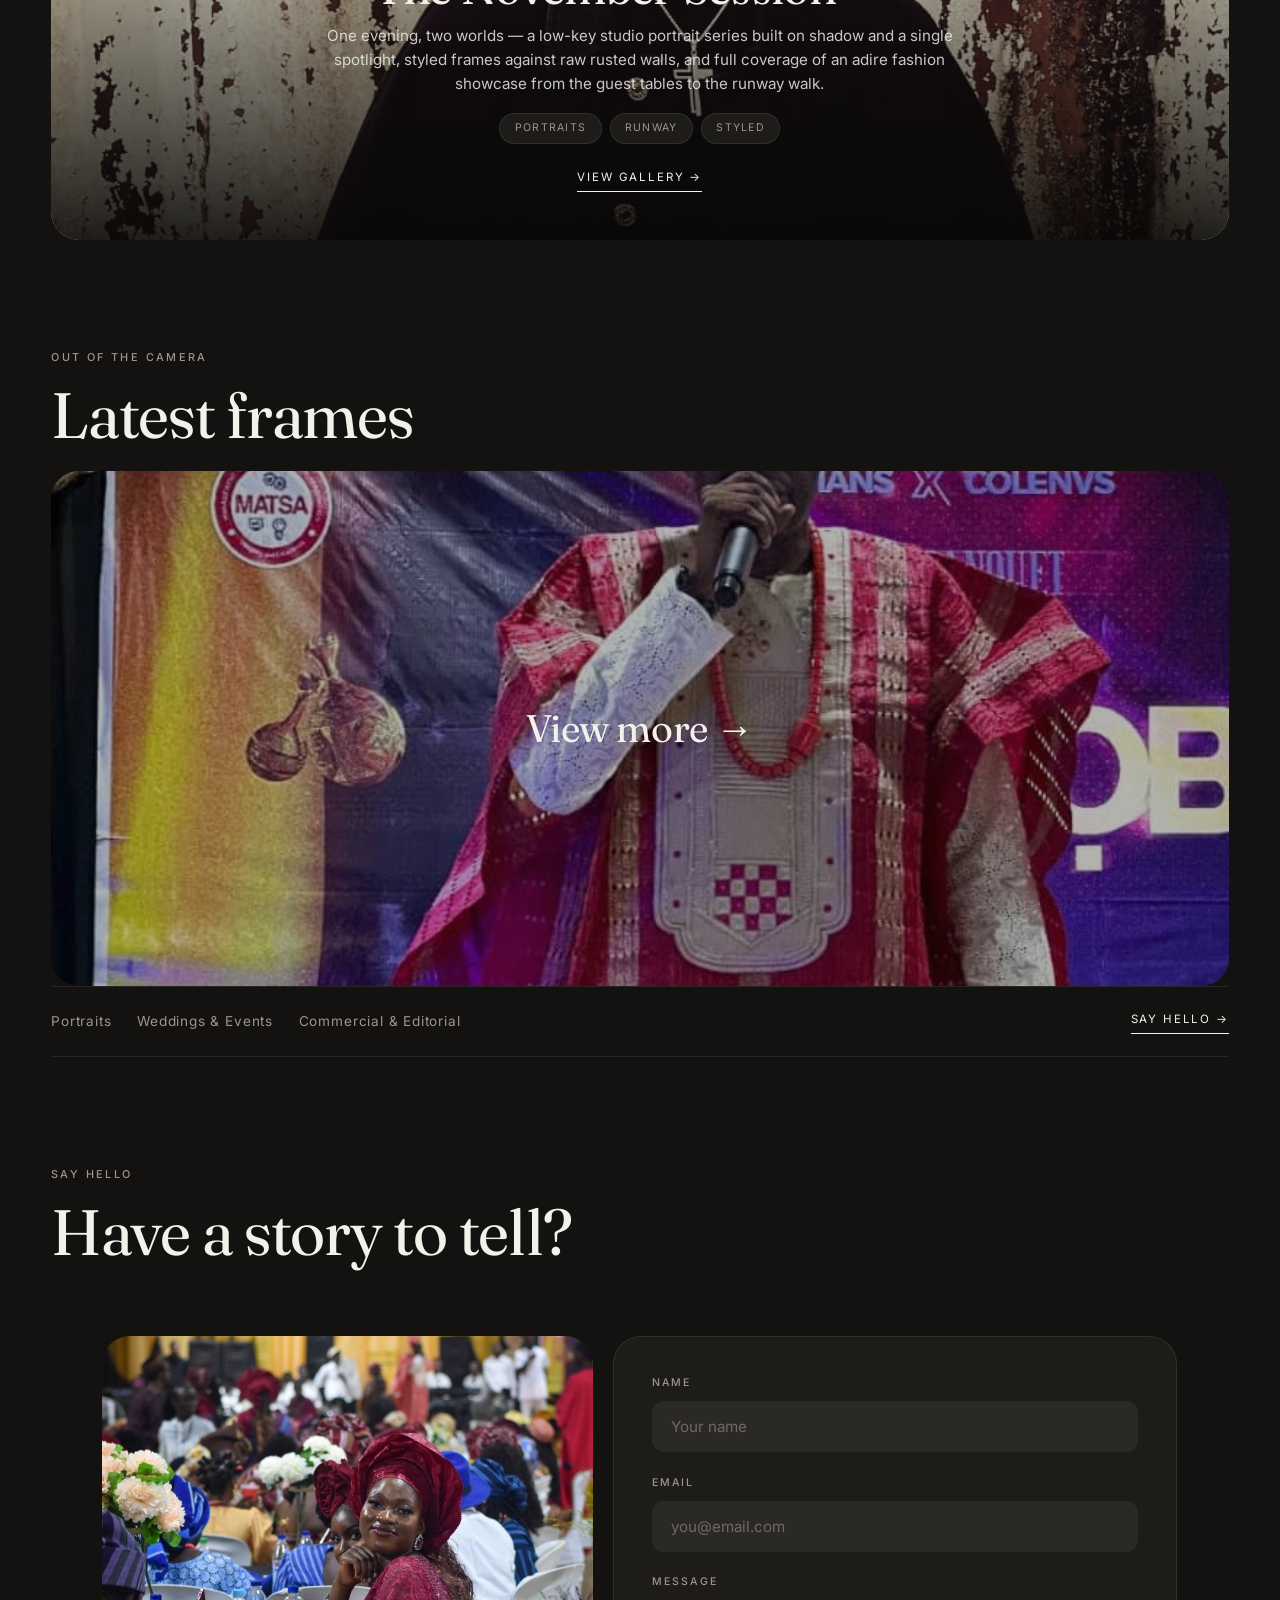
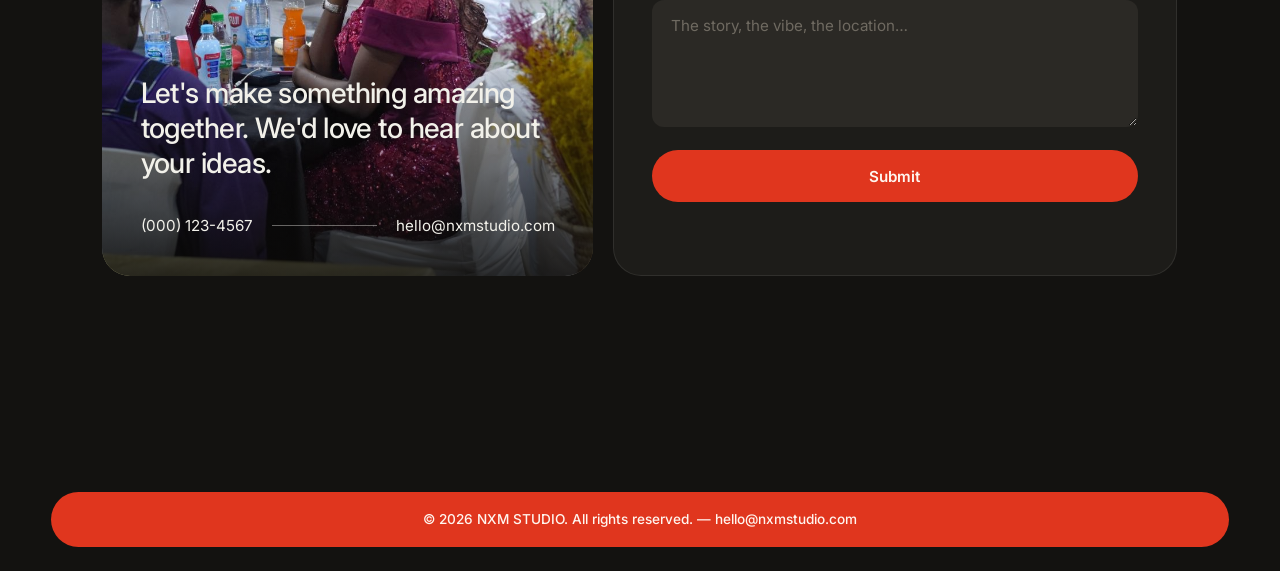
==== commit 1fd6436f: "Rebrand to NXM STUDIO — studio voice, socials removed (none found), footer simplified" ====
--- a/index.html
+++ b/index.html
@@ -3,8 +3,8 @@
 <head>
   <meta charset="UTF-8">
   <meta name="viewport" content="width=device-width, initial-scale=1.0">
-  <title>Alex Mercer — Photographer</title>
-  <meta name="description" content="Alex Mercer is a visual storyteller and photographer working across weddings, portraits, editorial and commercial assignments.">
+  <title>NXM STUDIO — Photographer</title>
+  <meta name="description" content="NXM STUDIO is a visual storyteller and photographer working across weddings, portraits, editorial and commercial assignments.">
   <link rel="preconnect" href="https://fonts.googleapis.com">
   <link rel="preconnect" href="https://fonts.gstatic.com" crossorigin>
   <link href="https://fonts.googleapis.com/css2?family=Fraunces:ital,opsz,wght@0,9..144,300..600;1,9..144,300..600&family=Inter:wght@400;500;600&display=swap" rel="stylesheet">
@@ -15,8 +15,8 @@
 
   <header class="nav">
     <a class="nav-id" href="index.html">
-      <img src="images/photos/2026-11-24_012.jpg" alt="Alex Mercer" style="object-position:50% 18%">
-      <span>Alex Mercer</span>
+      <img src="images/photos/2026-11-24_012.jpg" alt="NXM STUDIO" style="object-position:50% 18%">
+      <span>NXM STUDIO</span>
     </a>
     <nav class="menu">
       <ul>
@@ -83,13 +83,13 @@
     </div>
     <div class="bc-wrap reveal">
       <div class="bc-media">
-        <img src="images/photos/2026-11-24_017.jpg" alt="Alex Mercer — event portrait" loading="lazy">
+        <img src="images/photos/2026-11-24_017.jpg" alt="NXM STUDIO — event portrait" loading="lazy">
         <div class="bc-overlay">
-          <h2>Let's make something amazing together. I'd love to hear about your ideas.</h2>
+          <h2>Let's make something amazing together. We'd love to hear about your ideas.</h2>
           <div class="bc-contacts">
             <a href="tel:+10001234567">(000) 123-4567</a>
             <span class="dash"></span>
-            <a href="mailto:hello@alexmercer.photo">hello@alexmercer.photo</a>
+            <a href="mailto:hello@nxmstudio.com">hello@nxmstudio.com</a>
           </div>
         </div>
       </div>
@@ -113,12 +113,7 @@
 
   <!-- ================= FOOTER ================= -->
   <footer class="footer">
-    <nav class="pill-list footer-socials">
-      <a href="#"><span class="num">Ig</span><span>Instagram</span></a>
-      <a href="#"><span class="num">X</span><span>X (Twitter)</span></a>
-      <a href="#"><span class="num">Bē</span><span>Behance</span></a>
-    </nav>
-    <div class="accent-bar">© 2026 Alex Mercer. All rights reserved.</div>
+    <div class="accent-bar">© 2026 NXM STUDIO. All rights reserved. — hello@nxmstudio.com</div>
   </footer>
 
   <script src="https://unpkg.com/lenis@1/dist/lenis.min.js"></script>
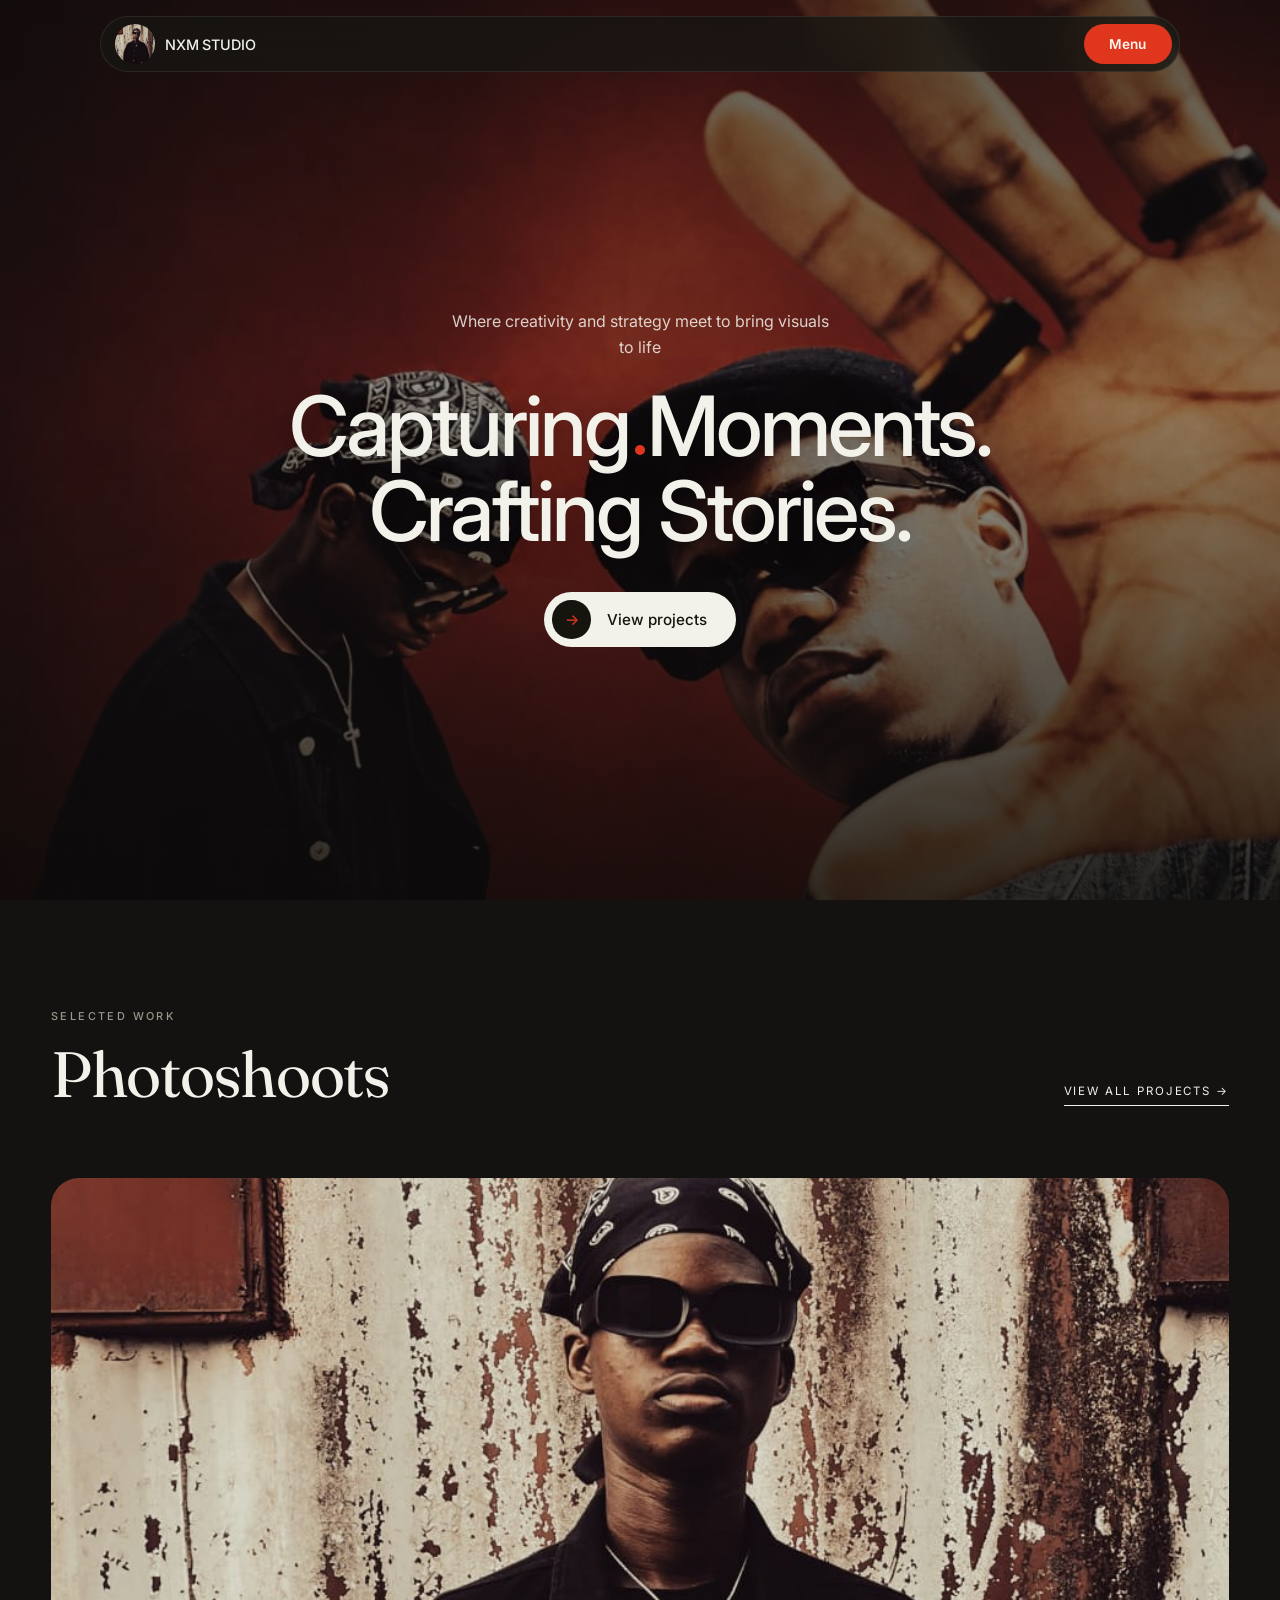
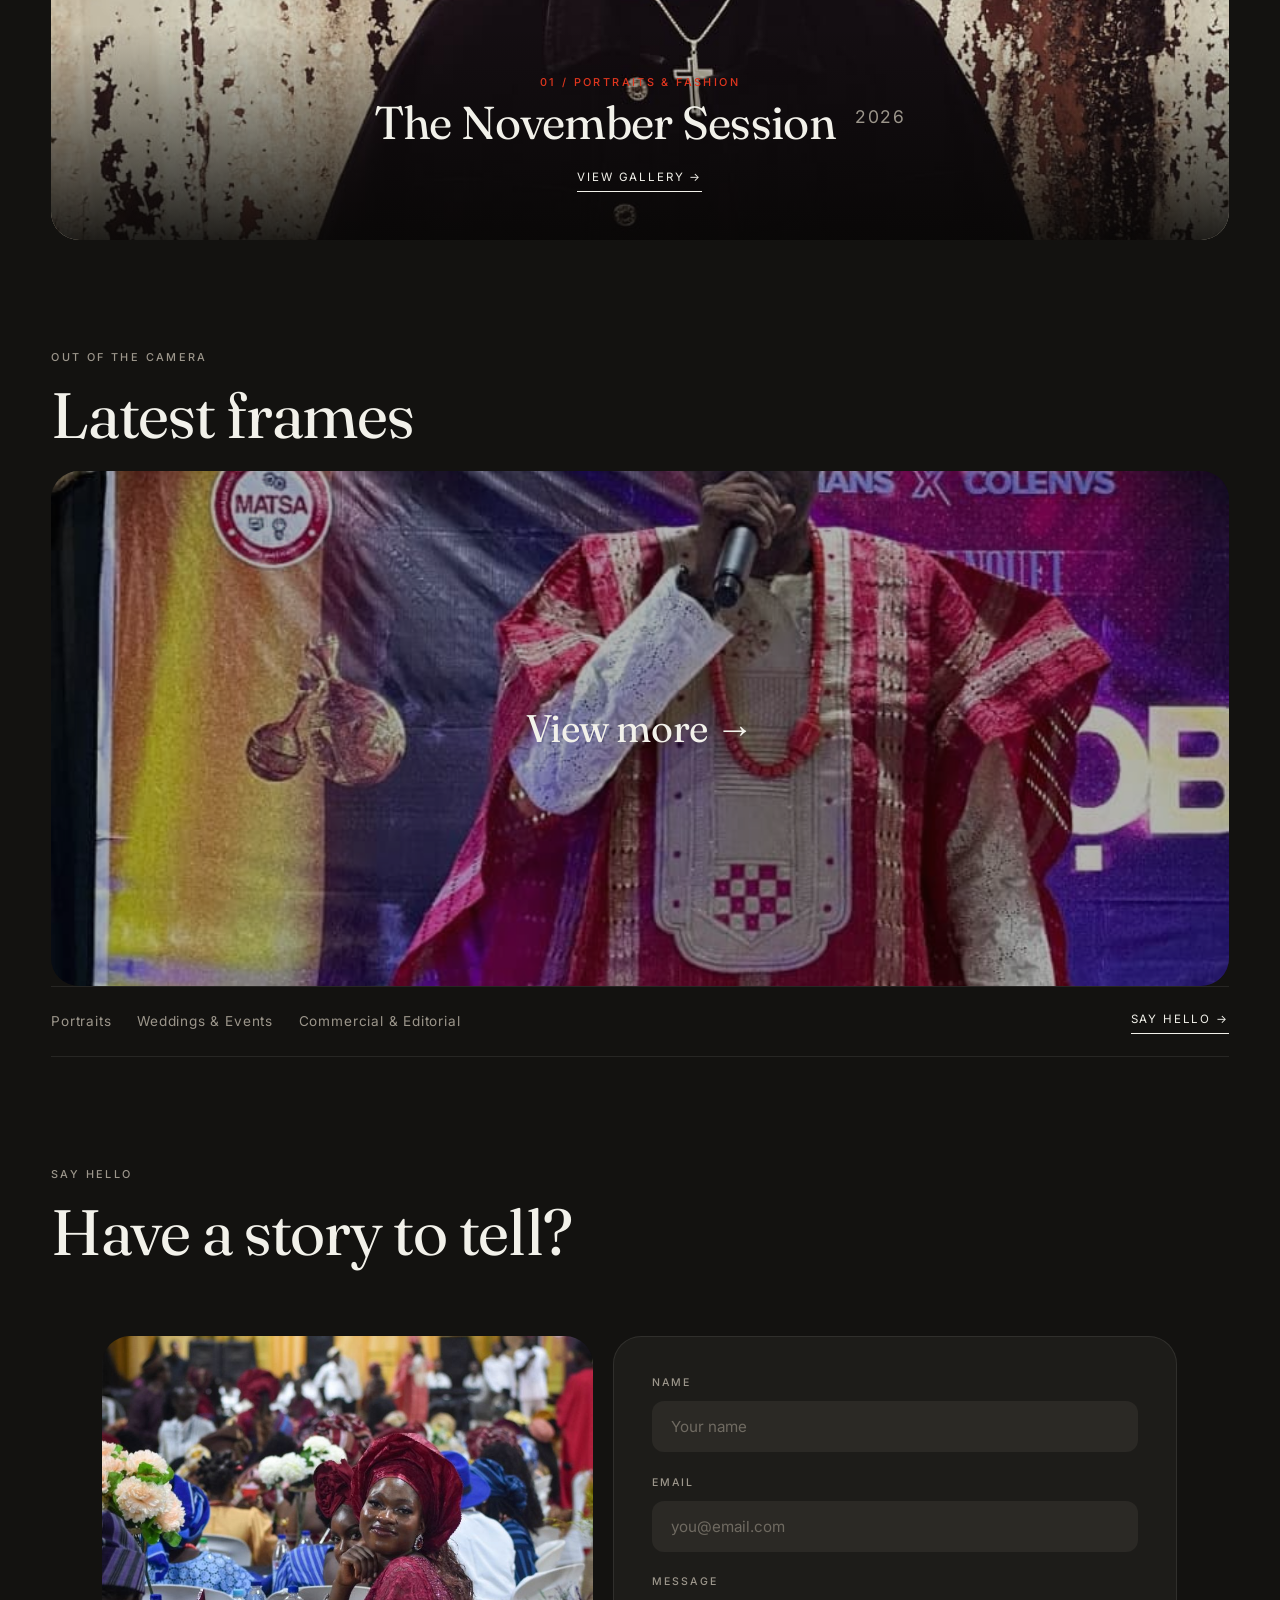
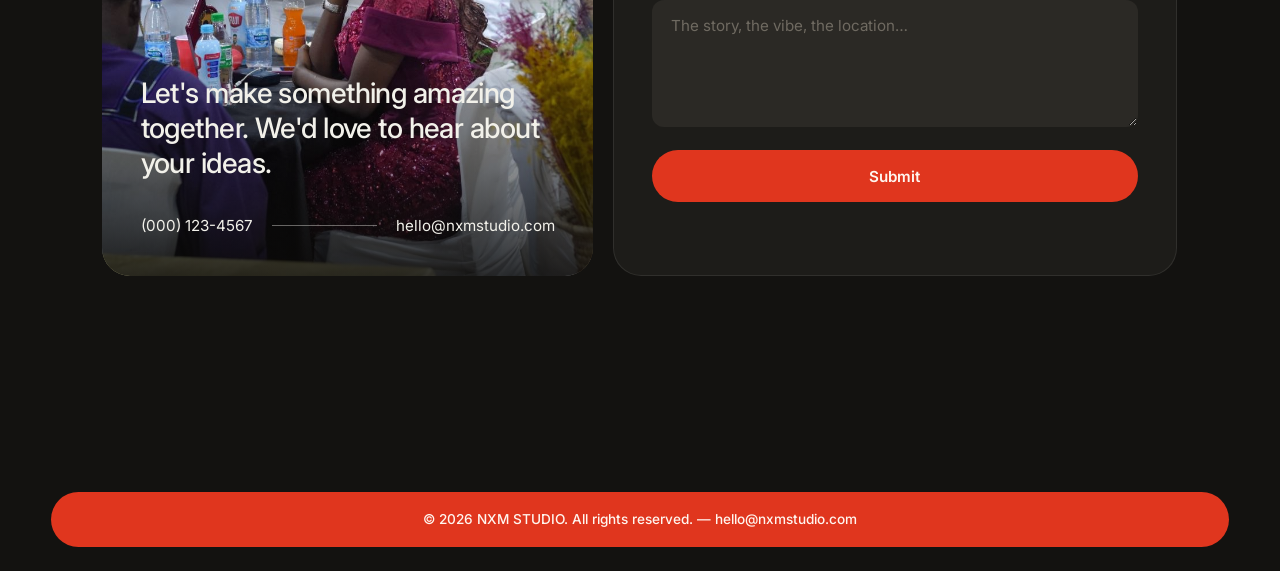
==== commit 1c4864ac: "Landonorris-style preloader with counter, trimmed banner overlay text" ====
--- a/index.html
+++ b/index.html
@@ -12,6 +12,13 @@
   <link rel="icon" href="data:image/svg+xml,<svg xmlns='http://www.w3.org/2000/svg' viewBox='0 0 100 100'><circle cx='50' cy='50' r='42' fill='%23e0361e'/></svg>">
 </head>
 <body>
+
+  <div class="preloader" aria-hidden="true">
+    <div class="pl-name display">NXM <span class="pl-accent">STUDIO</span></div>
+    <div class="pl-bar"><span></span></div>
+    <div class="pl-count">000</div>
+  </div>
+
 
   <header class="nav">
     <a class="nav-id" href="index.html">
@@ -130,8 +137,6 @@
             <div class="banner-overlay">
               <span class="eyebrow">0${i + 1} / ${p.category}</span>
               <h3>${p.title} <sup>${p.year}</sup></h3>
-              <p>${p.description}</p>
-              <div class="tag-row">${p.tags.map((t) => `<span class="tag">${t}</span>`).join("")}</div>
               <span class="text-link">View gallery →</span>
             </div>
           </a>
--- a/css/style.css
+++ b/css/style.css
@@ -333,7 +333,7 @@
   text-align: center;
   display: grid;
   justify-items: center;
-  gap: 0.7rem;
+  gap: 0.5rem;
 }
 
 .banner-overlay .eyebrow { color: var(--accent); }
@@ -940,6 +940,65 @@
 
 .reveal { will-change: opacity, transform; }
 
+/* ---------- preloader ---------- */
+
+.preloader {
+  position: fixed;
+  inset: 0;
+  z-index: 1100;
+  background: var(--bg-deep);
+  display: grid;
+  place-items: center;
+  transition: transform 0.8s cubic-bezier(0.76, 0, 0.24, 1);
+  will-change: transform;
+}
+
+.preloader.exit { transform: translateY(-101%); }
+
+.pl-name {
+  font-size: clamp(2.2rem, 6.5vw, 5.4rem);
+  letter-spacing: 0.01em;
+  animation: plIn 0.9s var(--ease) both;
+}
+
+.pl-name .pl-accent { color: var(--accent); font-style: italic; }
+
+@keyframes plIn {
+  from { opacity: 0; transform: translateY(24px); }
+  to { opacity: 1; transform: none; }
+}
+
+.pl-bar {
+  position: absolute;
+  left: 50%;
+  bottom: 24%;
+  width: min(26rem, 56vw);
+  height: 2px;
+  background: rgba(242, 241, 234, 0.14);
+  transform: translateX(-50%);
+  overflow: hidden;
+}
+
+.pl-bar span {
+  display: block;
+  height: 100%;
+  background: var(--accent);
+  transform-origin: left;
+  transform: scaleX(0);
+}
+
+.pl-count {
+  position: absolute;
+  right: var(--pad);
+  bottom: 1.4rem;
+  font-family: var(--font-body);
+  font-weight: 500;
+  font-size: clamp(2.4rem, 6vw, 4.6rem);
+  letter-spacing: -0.03em;
+  color: var(--ink);
+  font-variant-numeric: tabular-nums;
+}
+
 /* ---------- a11y: focus, cursor, reduced motion ---------- */
 
 a, button { cursor: pointer; }
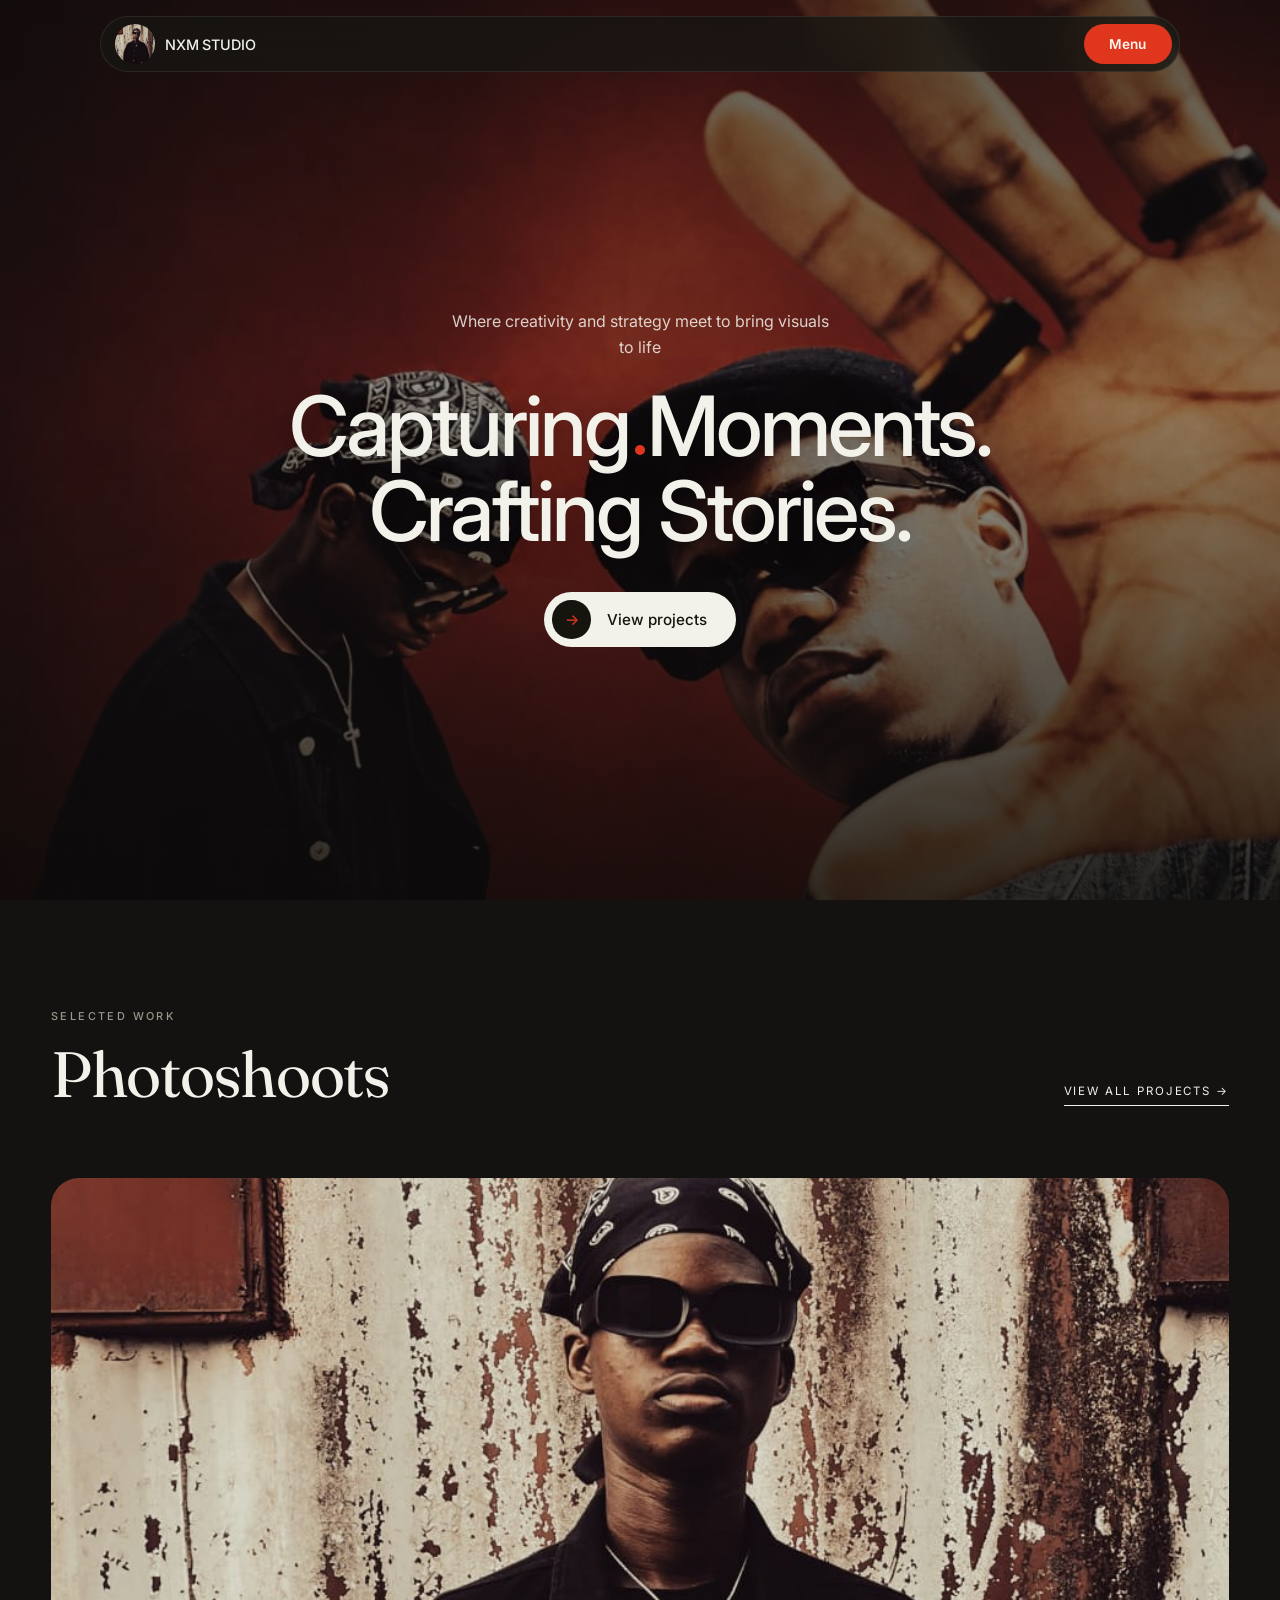
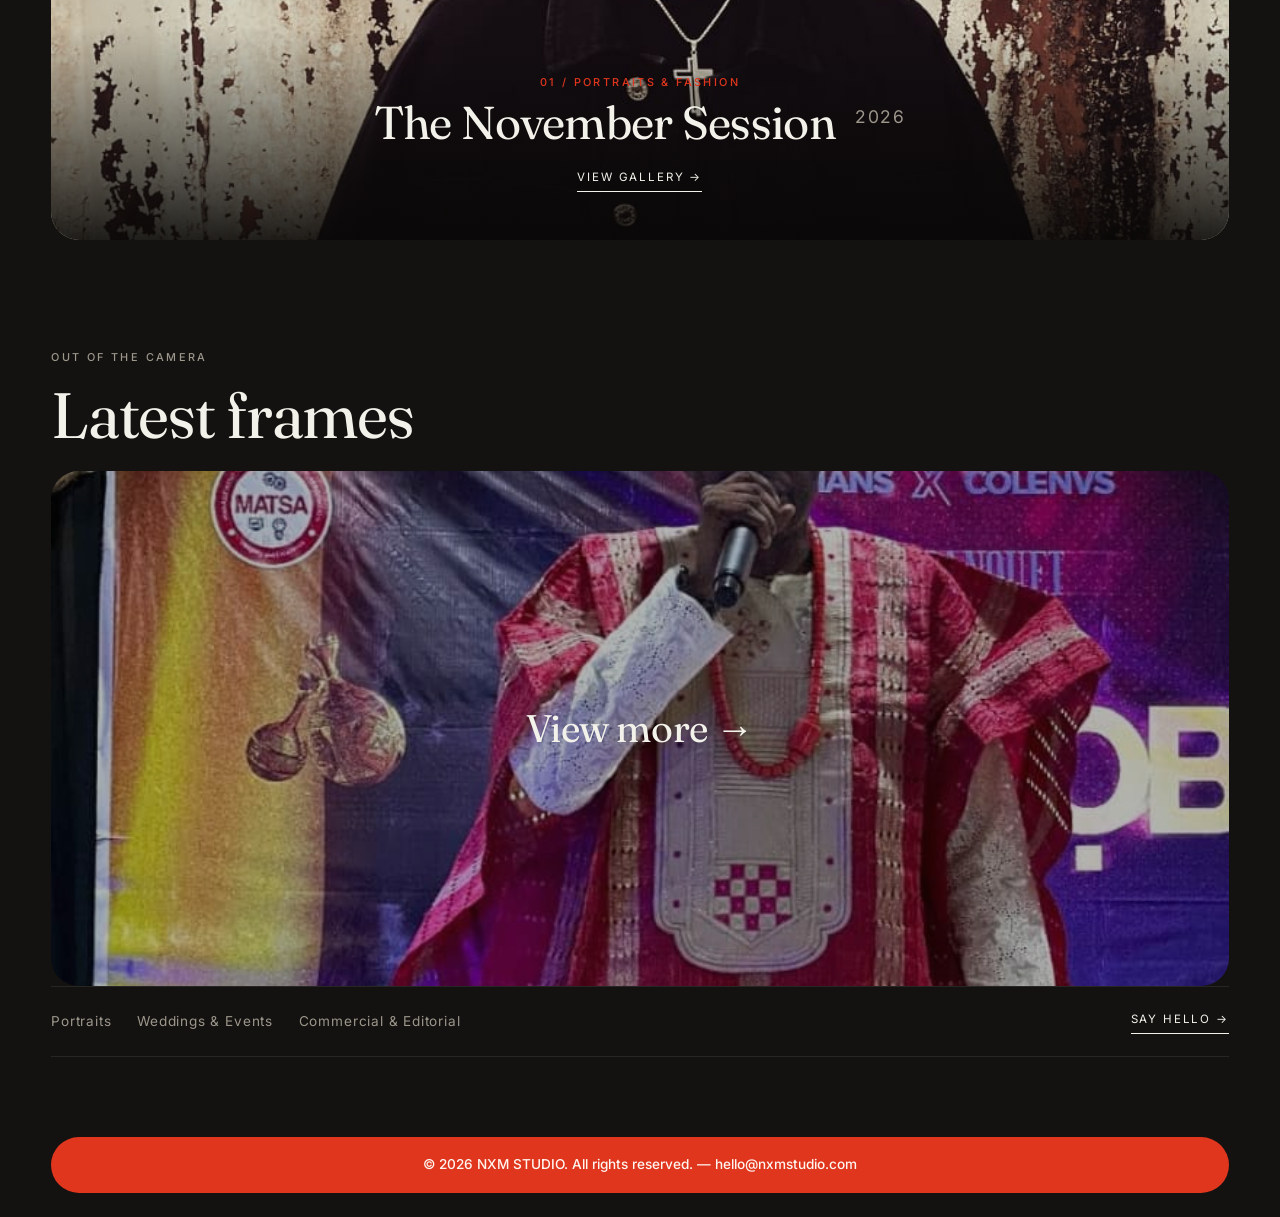
==== commit a3740674: "Pixelated NXM loader (Inter, X in red), removed home contact section" ====
--- a/index.html
+++ b/index.html
@@ -14,7 +14,7 @@
 <body>
 
   <div class="preloader" aria-hidden="true">
-    <div class="pl-name display">NXM <span class="pl-accent">STUDIO</span></div>
+    <canvas class="pl-logo" aria-hidden="true"></canvas>
     <div class="pl-bar"><span></span></div>
     <div class="pl-count">000</div>
   </div>
@@ -80,44 +80,6 @@
     <a href="contact.html">Say hello →</a>
   </section>
 
-  <!-- ================= CONTACT (bento) ================= -->
-  <section class="section" id="contact" style="padding-bottom: clamp(2rem, 5vw, 3.5rem)">
-    <div class="section-head reveal">
-      <div>
-        <span class="eyebrow">Say hello</span>
-        <h2>Have a story to tell?</h2>
-      </div>
-    </div>
-    <div class="bc-wrap reveal">
-      <div class="bc-media">
-        <img src="images/photos/2026-11-24_017.jpg" alt="NXM STUDIO — event portrait" loading="lazy">
-        <div class="bc-overlay">
-          <h2>Let's make something amazing together. We'd love to hear about your ideas.</h2>
-          <div class="bc-contacts">
-            <a href="tel:+10001234567">(000) 123-4567</a>
-            <span class="dash"></span>
-            <a href="mailto:hello@nxmstudio.com">hello@nxmstudio.com</a>
-          </div>
-        </div>
-      </div>
-      <form class="bc-form" onsubmit="event.preventDefault(); this.querySelector('.bc-submit').textContent='Sent — talk soon! ✓';">
-        <div class="fgroup">
-          <label for="name">Name</label>
-          <input id="name" name="name" type="text" placeholder="Your name" required>
-        </div>
-        <div class="fgroup">
-          <label for="email">Email</label>
-          <input id="email" name="email" type="email" placeholder="you@email.com" required>
-        </div>
-        <div class="fgroup">
-          <label for="msg">Message</label>
-          <textarea id="msg" name="msg" rows="5" placeholder="The story, the vibe, the location…"></textarea>
-        </div>
-        <button class="bc-submit" type="submit">Submit</button>
-      </form>
-    </div>
-  </section>
-
   <!-- ================= FOOTER ================= -->
   <footer class="footer">
     <div class="accent-bar">© 2026 NXM STUDIO. All rights reserved. — hello@nxmstudio.com</div>
--- a/css/style.css
+++ b/css/style.css
@@ -955,13 +955,14 @@
 
 .preloader.exit { transform: translateY(-101%); }
 
-.pl-name {
-  font-size: clamp(2.2rem, 6.5vw, 5.4rem);
-  letter-spacing: 0.01em;
+.pl-logo {
+  display: block;
+  width: clamp(200px, 30vw, 380px);
+  height: auto;
+  image-rendering: pixelated;
+  image-rendering: crisp-edges;
   animation: plIn 0.9s var(--ease) both;
 }
-
-.pl-name .pl-accent { color: var(--accent); font-style: italic; }
 
 @keyframes plIn {
   from { opacity: 0; transform: translateY(24px); }
